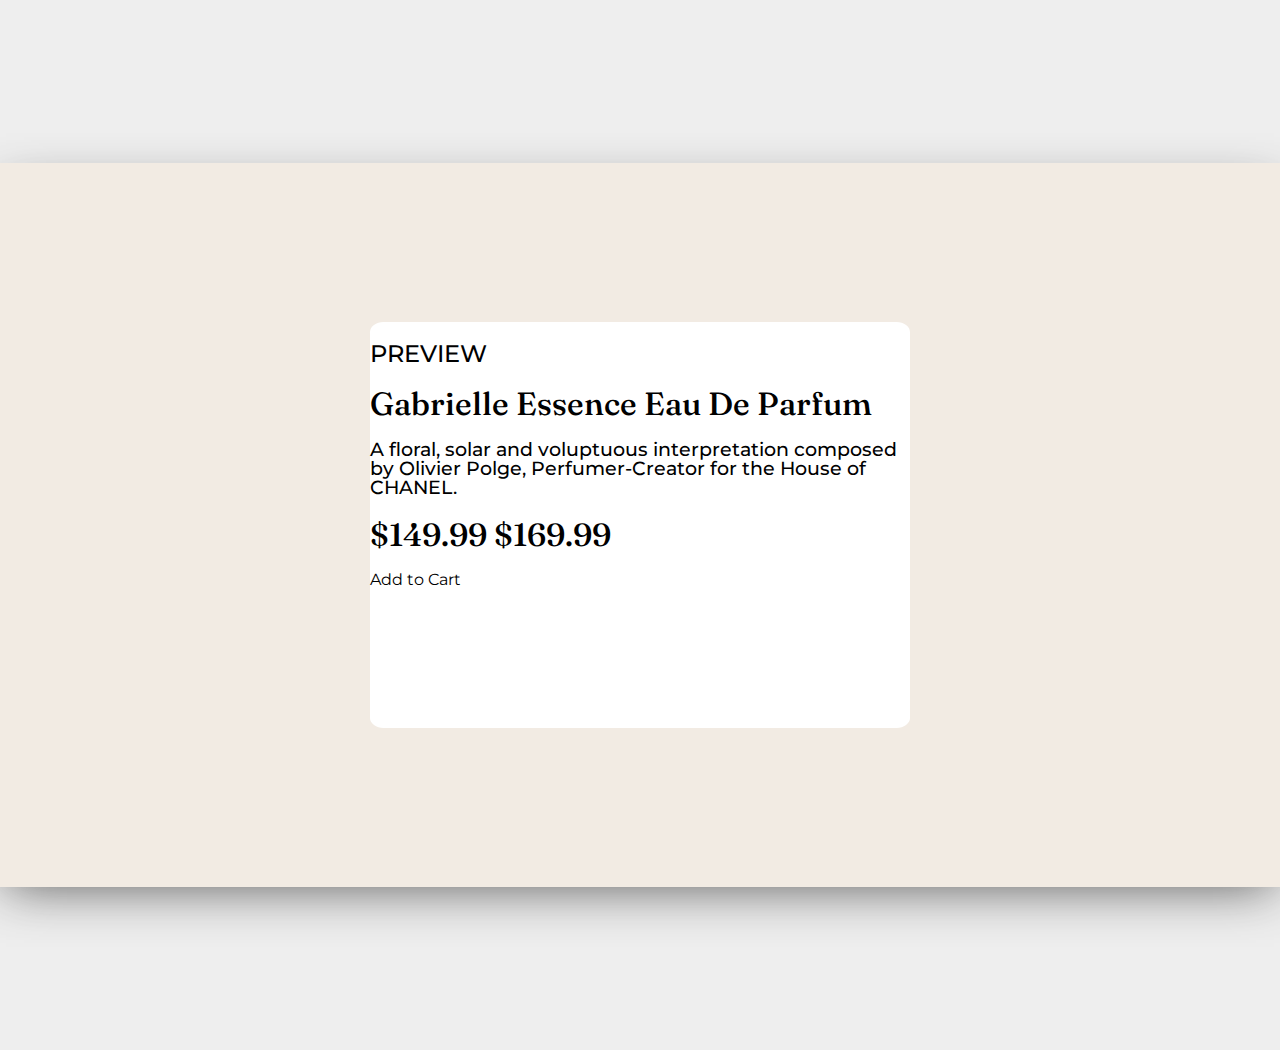
==== product-preview-card-component-main/index.html @ 15b5d9b5 "Main layout styles added" ====
<!DOCTYPE html>
<html lang="en">
<head>
  <meta charset="UTF-8">
  <meta name="viewport" content="width=device-width, initial-scale=1.0"> <!-- displays site properly based on user's device -->

  <link rel="icon" type="image/png" sizes="32x32" href="./images/favicon-32x32.png">
  <link rel="preconnect" href="https://fonts.googleapis.com">
  <link rel="preconnect" href="https://fonts.gstatic.com" crossorigin>
  <link href="https://fonts.googleapis.com/css2?family=Fraunces:opsz,wght@9..144,700&family=Montserrat:wght@500;700&display=swap" rel="stylesheet">

  <link rel="stylesheet" href="style.css">

  <title>Frontend Mentor | Product preview card component</title>

  <!-- Feel free to remove these styles or customise in your own stylesheet 👍 -->
  <style>
    .attribution { font-size: 11px; text-align: center; }
    .attribution a { color: hsl(228, 45%, 44%); }
  </style>
</head>
<body>

  <div class="background">
    <div class="container">
      <div class="card">

        <h2>
          PREVIEW
        </h2>

        <h1>
          Gabrielle Essence Eau De Parfum
        </h1>

        <h3>
          A floral, solar and voluptuous interpretation composed by Olivier Polge,
          Perfumer-Creator for the House of CHANEL.
        </h3>


        <h1 class="price">
          $149.99
          $169.99
        </h1>

        Add to Cart

    
    </div>
  </div>
</div>
<!---<div class="attribution">
  Challenge by <a href="https://www.frontendmentor.io?ref=challenge" target="_blank">Frontend Mentor</a>.
  Coded by <a href="#">Alan Young</a>.
</div> --->
  
</body>
</html>
---- product-preview-card-component-main/style.css ----
body {
    margin: 0;
    padding: 0;
    border: 0;
    line-height: 1;
    display: flex;
    align-items: center;
    justify-content: center;
    font-family: 'Fraunces', serif;
    font-family: 'Montserrat', sans-serif;
    /* background-color: rgb(44, 0, 44); */
}

h1 {
    font-family: "Fraunces";
    font-weight: 500;
}

h2, h3 {
  font-family: "Montserrat";
  font-weight: 500;
}

.background {
  display: flex;
  width: 110rem;
  height: 65.625rem;
  background-color: rgb(238, 238, 238);
  margin: 0rem;
  justify-content: center;
  align-items: center;
  
  

}

.container {
  display: flex;
  justify-content: center;
  align-items: center;
  background-color: hsl(30, 38%, 92%);
  width: 81.25rem;
  height: 45.25rem;
  margin-top: 0px;
  box-shadow: 0.008126rem 0.9375rem 3.125rem -0.984375rem rgba(46, 46, 46, 0.8);
}

.card {

  width: 33.75rem;
  height: 25.32rem;
  border-radius: 2.5%;
  background-color:white;
}
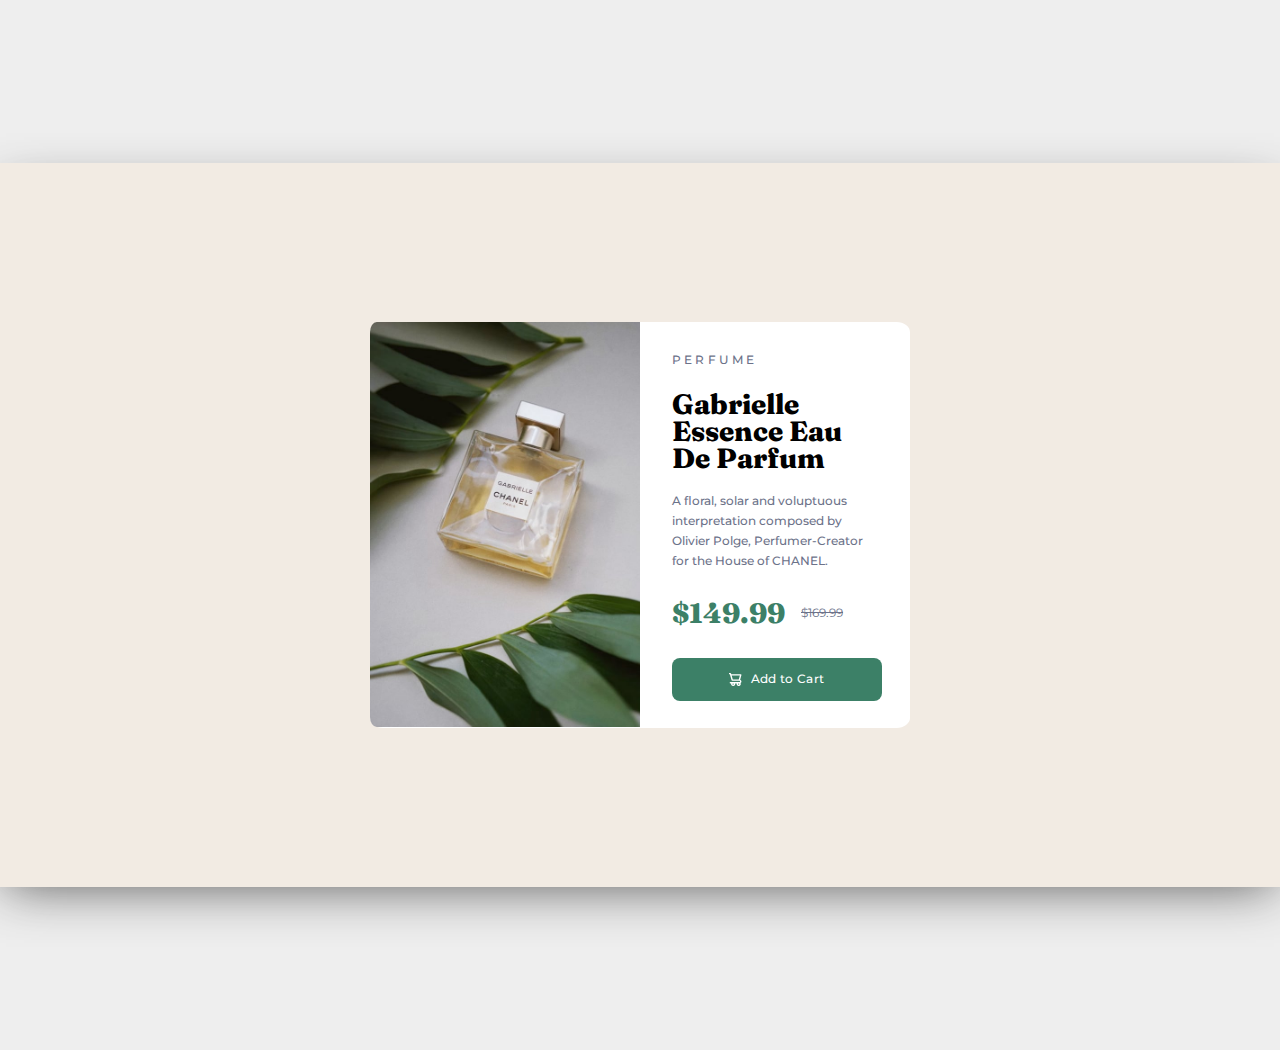
==== commit cdb24069: "Desktop layout finished" ====
--- a/product-preview-card-component-main/index.html
+++ b/product-preview-card-component-main/index.html
@@ -7,7 +7,9 @@
   <link rel="icon" type="image/png" sizes="32x32" href="./images/favicon-32x32.png">
   <link rel="preconnect" href="https://fonts.googleapis.com">
   <link rel="preconnect" href="https://fonts.gstatic.com" crossorigin>
-  <link href="https://fonts.googleapis.com/css2?family=Fraunces:opsz,wght@9..144,700&family=Montserrat:wght@500;700&display=swap" rel="stylesheet">
+  <link rel="preconnect" href="https://fonts.googleapis.com">
+<link rel="preconnect" href="https://fonts.gstatic.com" crossorigin>
+<link href="https://fonts.googleapis.com/css2?family=Fraunces:opsz,wght@9..144,700;9..144,800&family=Montserrat:wght@500;700&display=swap" rel="stylesheet">
 
   <link rel="stylesheet" href="style.css">
 
@@ -22,34 +24,46 @@
 <body>
 
   <div class="background">
-    <div class="container">
+    <div class="container">    
       <div class="card">
+        <div class="collumn">
+          <img src="images/image-product-desktop.jpg" alt="">
+        </div>
+          
+          <div class="collumn-type">
+          <h2 class="perfume">
+            PERFUME
+          </h2>
 
-        <h2>
-          PREVIEW
-        </h2>
+          <h1>
+            Gabrielle Essence Eau <br> De Parfum
+          </h1>
 
-        <h1>
-          Gabrielle Essence Eau De Parfum
-        </h1>
-
-        <h3>
-          A floral, solar and voluptuous interpretation composed by Olivier Polge,
-          Perfumer-Creator for the House of CHANEL.
-        </h3>
+          <h3>
+            A floral, solar and voluptuous interpretation composed by Olivier Polge,
+            Perfumer-Creator for the House of CHANEL.
+          </h3>
 
 
-        <h1 class="price">
-          $149.99
-          $169.99
-        </h1>
+          <div class="price">
+            <h1> $149.99
+          </h1>
+          <p>$169.99</p>
+          </div>
 
-        Add to Cart
+          <div class="add-to-cart-button">
+            <img src="images/icon-cart.svg" alt="">
+            <h4>Add to Cart</h4>
+          </div>
 
-    
+          
+
+      
     </div>
   </div>
 </div>
+</div>
+
 <!---<div class="attribution">
   Challenge by <a href="https://www.frontendmentor.io?ref=challenge" target="_blank">Frontend Mentor</a>.
   Coded by <a href="#">Alan Young</a>.
--- a/product-preview-card-component-main/style.css
+++ b/product-preview-card-component-main/style.css
@@ -13,12 +13,84 @@
 
 h1 {
     font-family: "Fraunces";
-    font-weight: 500;
+    font-weight: 800;
+    line-height: 1.7rem;
+    font-size: 21pt;
+}
+
+.collumn-type h1 {
+  margin-top: 1.52rem;
+}
+
+.collumn-type .price h1 {
+  margin-top: 1.2rem;
 }
 
 h2, h3 {
   font-family: "Montserrat";
   font-weight: 500;
+}
+
+h2 {
+  margin: 0;
+  font-size: 9pt;
+  letter-spacing: .2rem;
+  color: hsl(228, 12%, 48%);
+}
+
+h3 {
+  margin: 0;
+  font-size: 9pt;
+  color: hsl(228, 12%, 48%);
+  line-height: 1.25rem;
+}
+
+.price {
+  display: flex;
+  padding-top: .6rem;
+}
+
+.price h1 {
+  color: hsl(158, 36%, 37%);
+}
+
+.price p {
+  color: hsl(228, 12%, 48%);
+}
+
+p  {
+  display: flex;
+  align-items: center;
+  text-decoration: line-through;
+  padding-left: 1rem;
+  font-size: 9pt;
+}
+
+h4 {
+  font-family: "Montserrat";
+  font-weight: 500;
+  font-size: 12px;
+  color: hsl(0, 0%, 100%);
+}
+
+.add-to-cart-button {
+  display: flex;
+  align-items: center;
+  justify-content: center;
+  height: 2.7rem;
+  width: 13.1rem;
+  border-radius: 0.5rem;
+  background-color: hsl(158, 36%, 37%);
+  margin-top: .75rem;
+}
+
+.add-to-cart-button img  {
+  padding-right: 9px;
+  max-height: 13px;
+}
+
+.add-to-cart-button h4 {
+  letter-spacing: .02rem;
 }
 
 .background {
@@ -46,10 +118,33 @@
 }
 
 .card {
-
+  display: inline-flex;
+  
   width: 33.75rem;
   height: 25.32rem;
   border-radius: 2.5%;
   background-color:white;
 }
 
+.collumn {
+  display: block;
+}
+
+.collumn img {
+  display: block;
+  max-width: 16.875rem;
+  border-radius: 2.5% 0 0 2.5%;
+}
+
+.collumn {
+  display: block;
+  max-width: 16.875rem;
+}
+
+.collumn-type {
+  padding: 2rem;
+}
+
+
+
+
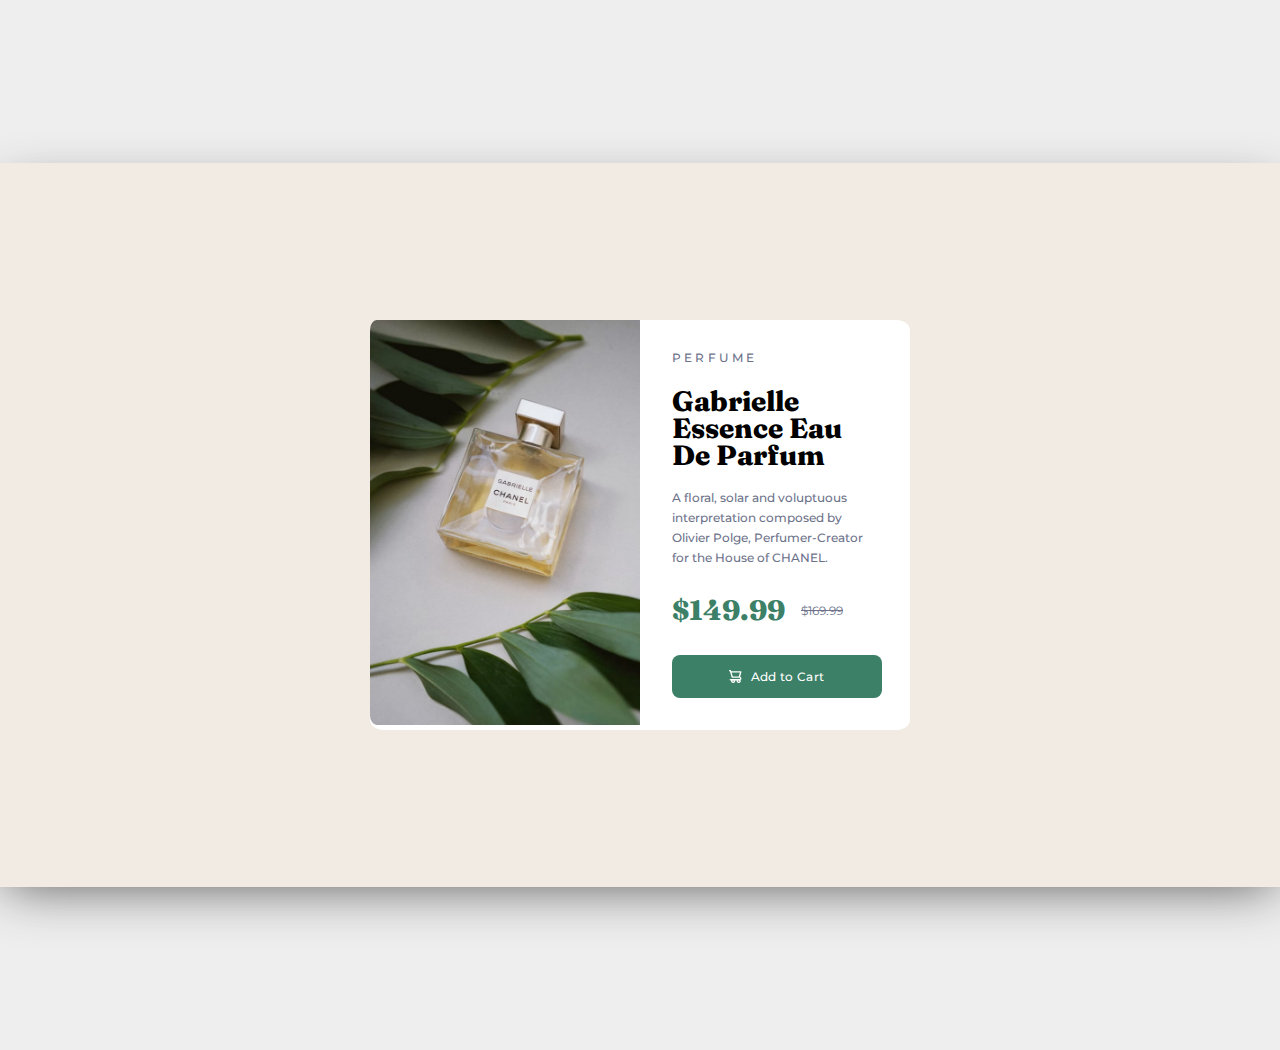
==== commit f24dc0f0: "initial commit" ====
--- a/product-preview-card-component-main/index.html
+++ b/product-preview-card-component-main/index.html
@@ -27,7 +27,7 @@
     <div class="container">    
       <div class="card">
         <div class="collumn">
-          <img src="images/image-product-desktop.jpg" alt="">
+          <img src="images/image-product-desktop.jpg" class="desktop-img" alt="">
         </div>
           
           <div class="collumn-type">
@@ -55,14 +55,16 @@
             <img src="images/icon-cart.svg" alt="">
             <h4>Add to Cart</h4>
           </div>
-
-          
-
-      
+          <div class="mobile">
+            <img src="images/image-product-mobile.jpg" class="mobile-img" alt="">
+          </div>
     </div>
   </div>
+ 
 </div>
 </div>
+
+
 
 <!---<div class="attribution">
   Challenge by <a href="https://www.frontendmentor.io?ref=challenge" target="_blank">Frontend Mentor</a>.
--- a/product-preview-card-component-main/style.css
+++ b/product-preview-card-component-main/style.css
@@ -1,14 +1,9 @@
 body {
     margin: 0;
-    padding: 0;
-    border: 0;
     line-height: 1;
     display: flex;
-    align-items: center;
     justify-content: center;
-    font-family: 'Fraunces', serif;
     font-family: 'Montserrat', sans-serif;
-    /* background-color: rgb(44, 0, 44); */
 }
 
 h1 {
@@ -18,12 +13,11 @@
     font-size: 21pt;
 }
 
-.collumn-type h1 {
-  margin-top: 1.52rem;
-}
-
-.collumn-type .price h1 {
-  margin-top: 1.2rem;
+h2 {
+  margin: 0;
+  font-size: 9pt;
+  letter-spacing: .2rem;
+  color: hsl(228, 12%, 48%);
 }
 
 h2, h3 {
@@ -31,18 +25,64 @@
   font-weight: 500;
 }
 
-h2 {
-  margin: 0;
-  font-size: 9pt;
-  letter-spacing: .2rem;
-  color: hsl(228, 12%, 48%);
-}
-
 h3 {
   margin: 0;
   font-size: 9pt;
   color: hsl(228, 12%, 48%);
   line-height: 1.25rem;
+}
+
+h4 {
+  font-family: "Montserrat";
+  font-weight: 500;
+  font-size: 12px;
+  color: hsl(0, 0%, 100%);
+}
+
+
+.background {
+  display: flex;
+  width: 110rem;
+  height: 65.625rem;
+  background-color: rgb(238, 238, 238);
+  justify-content: center;
+  align-items: center;
+}
+
+.container {
+  display: flex;
+  justify-content: center;
+  align-items: center;
+  background-color: hsl(30, 38%, 92%);
+  width: 81.25rem;
+  height: 45.25rem;
+  margin-top: 0px;
+  box-shadow: 0.008126rem 0.9375rem 3.125rem -0.984375rem rgba(46, 46, 46, 0.8);
+}
+
+.card {
+  display: inline-flex; 
+  width: 33.75rem;
+  /* height: 25.32rem; */
+  border-radius: 2.5%;
+  background-color:white;
+}
+
+.collumn img {
+  max-width: 16.875rem;
+  border-radius: 2.5% 0 0 2.5%;
+}
+
+.collumn-type {
+  padding: 2rem;
+}
+
+.collumn-type h1 {
+  margin-top: 1.52rem;
+}
+
+.collumn-type .price h1 {
+  margin-top: 1.2rem;
 }
 
 .price {
@@ -55,23 +95,15 @@
 }
 
 .price p {
-  color: hsl(228, 12%, 48%);
-}
-
-p  {
   display: flex;
   align-items: center;
   text-decoration: line-through;
   padding-left: 1rem;
   font-size: 9pt;
+  color: hsl(228, 12%, 48%);
 }
 
-h4 {
-  font-family: "Montserrat";
-  font-weight: 500;
-  font-size: 12px;
-  color: hsl(0, 0%, 100%);
-}
+/* Button */
 
 .add-to-cart-button {
   display: flex;
@@ -93,58 +125,23 @@
   letter-spacing: .02rem;
 }
 
-.background {
-  display: flex;
-  width: 110rem;
-  height: 65.625rem;
-  background-color: rgb(238, 238, 238);
-  margin: 0rem;
-  justify-content: center;
-  align-items: center;
-  
-  
-
-}
-
-.container {
-  display: flex;
-  justify-content: center;
-  align-items: center;
-  background-color: hsl(30, 38%, 92%);
-  width: 81.25rem;
-  height: 45.25rem;
-  margin-top: 0px;
-  box-shadow: 0.008126rem 0.9375rem 3.125rem -0.984375rem rgba(46, 46, 46, 0.8);
-}
-
-.card {
-  display: inline-flex;
-  
-  width: 33.75rem;
-  height: 25.32rem;
-  border-radius: 2.5%;
-  background-color:white;
-}
-
-.collumn {
-  display: block;
-}
-
-.collumn img {
-  display: block;
-  max-width: 16.875rem;
-  border-radius: 2.5% 0 0 2.5%;
-}
-
-.collumn {
-  display: block;
-  max-width: 16.875rem;
-}
-
-.collumn-type {
-  padding: 2rem;
+.mobile-img {
+  display: none;
 }
 
 
 
+@media screen and (max-width: 375px) {
+  .desktop-img {
+    display: none;
+  } 
 
+  .mobile-img {
+    display: flex;
+    justify-content: center;
+    align-items: top;;
+  }
+
+  }
+
+
